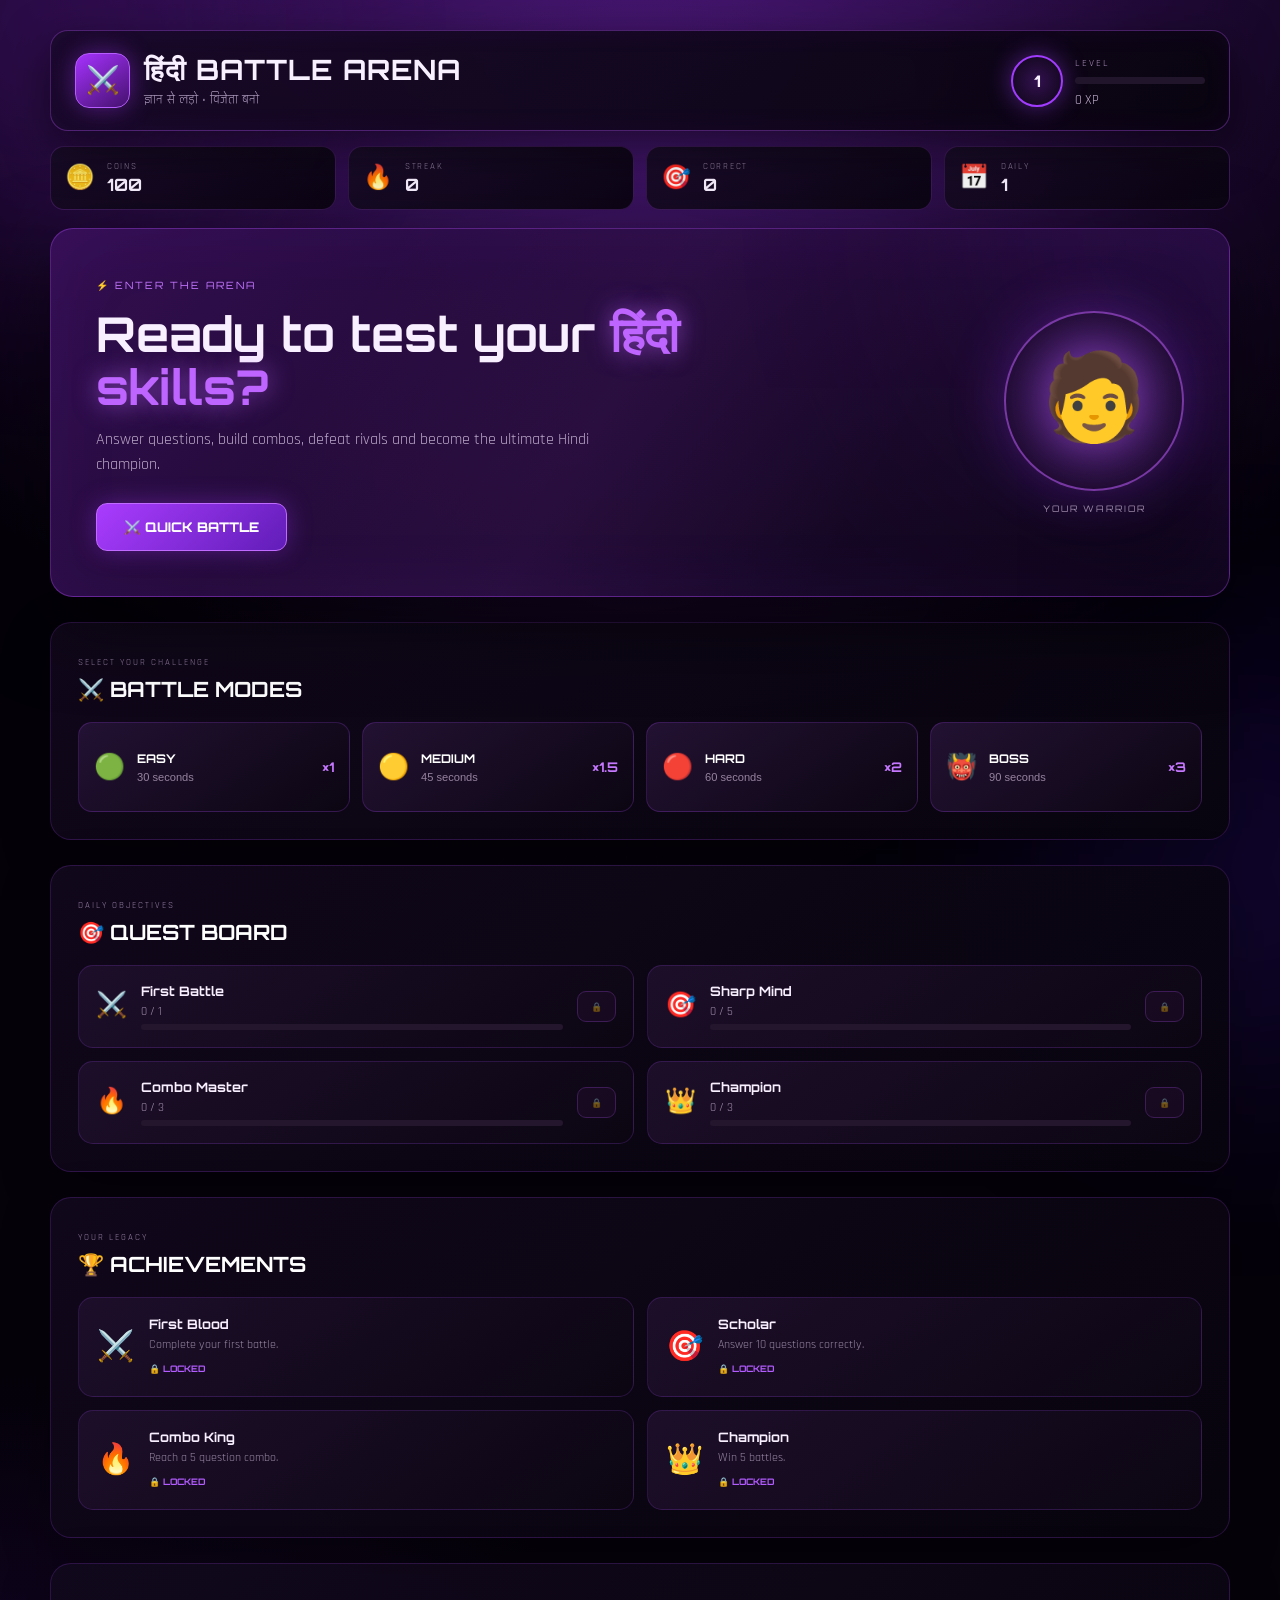
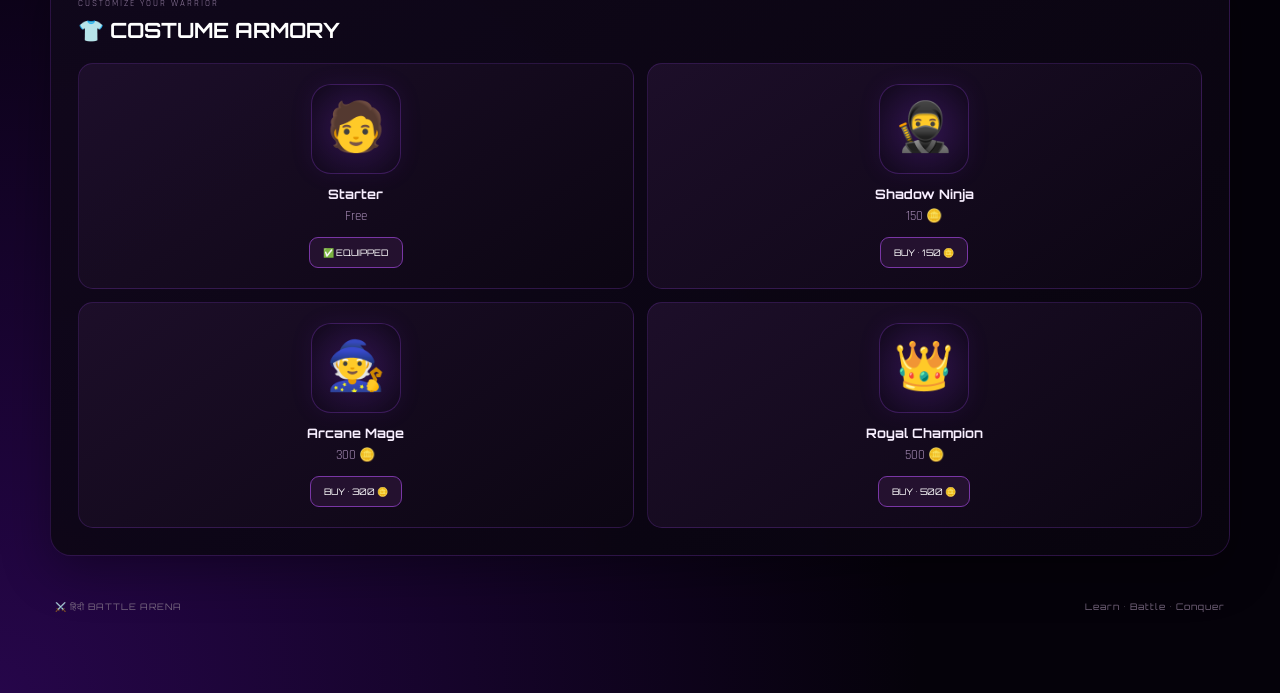
==== index.html @ 7541da3b "Update index.html" ====
<!DOCTYPE html>
<html lang="hi">

<head>
    <meta name="google-site-verification" content="JBZYjfVmcxDwVr2jDQ-otsffVPZGtNNU0Mv8RoR5sp4" />
    <meta charset="UTF-8">
    <meta name="viewport" content="width=device-width, initial-scale=1.0">

    <title>हिंदी Battle Arena</title>

    <!-- Game Font -->
    <link rel="preconnect" href="https://fonts.googleapis.com">
    <link rel="preconnect" href="https://fonts.gstatic.com" crossorigin>
    <link href="https://fonts.googleapis.com/css2?family=Orbitron:wght@400;500;600;700;800;900&display=swap" rel="stylesheet">

    <link rel="stylesheet" href="style.css">
</head>

<body>

    <!-- =====================================================
         🌌 BACKGROUND
    ====================================================== -->

    <div class="background-grid"></div>
    <div class="background-glow glow-one"></div>
    <div class="background-glow glow-two"></div>


    <!-- =====================================================
         🎮 GAME SHELL
    ====================================================== -->

    <main class="game-shell">


        <!-- =================================================
             🏷️ HEADER
        ================================================== -->

        <header class="game-header">

            <div class="brand">

                <div class="brand-icon">
                    ⚔️
                </div>

                <div class="brand-text">
                    <h1>हिंदी BATTLE ARENA</h1>
                    <p>ज्ञान से लड़ो • विजेता बनो</p>
                </div>

            </div>


            <div class="player-level">

                <div class="level-circle">
                    <span id="levelCount">1</span>
                </div>

                <div class="level-info">

                    <span>LEVEL</span>

                    <div class="xp-bar">
                        <div
                            id="xpFill"
                            class="xp-fill">
                        </div>
                    </div>

                    <small>
                        <span id="xp">0</span> XP
                    </small>

                </div>

            </div>

        </header>



        <!-- =================================================
             📊 PLAYER HUD
        ================================================== -->

        <section class="hud">

            <div class="hud-card">

                <span class="hud-icon">🪙</span>

                <div>
                    <small>COINS</small>
                    <strong id="coinCount">100</strong>
                </div>

            </div>


            <div class="hud-card">

                <span class="hud-icon">🔥</span>

                <div>
                    <small>STREAK</small>
                    <strong id="matchStreak">0</strong>
                </div>

            </div>


            <div class="hud-card">

                <span class="hud-icon">🎯</span>

                <div>
                    <small>CORRECT</small>
                    <strong id="totalCorrect">0</strong>
                </div>

            </div>


            <div class="hud-card">

                <span class="hud-icon">📅</span>

                <div>
                    <small>DAILY</small>
                    <strong id="dailyStreak">0</strong>
                </div>

            </div>

        </section>



        <!-- =================================================
             ⚔️ HERO
        ================================================== -->

        <section class="arena-hero">

            <div class="hero-content">

                <span class="hero-tag">
                    ⚡ ENTER THE ARENA
                </span>

                <h2>
                    Ready to test your
                    <span>हिंदी skills?</span>
                </h2>

                <p>
                    Answer questions, build combos,
                    defeat rivals and become the
                    ultimate Hindi champion.
                </p>

                <button
                    id="quickBattle"
                    class="primary-button">

                    ⚔️ QUICK BATTLE

                </button>

            </div>


            <div class="hero-avatar">

                <div class="avatar-ring">

                    <div
                        id="playerAvatar"
                        class="big-avatar">

                        🧑

                    </div>

                </div>

                <span>YOUR WARRIOR</span>

            </div>

        </section>



        <!-- =================================================
             ⚔️ BATTLE MODES
        ================================================== -->

        <section class="section-block">

            <div class="section-heading">

                <div>
                    <span>SELECT YOUR CHALLENGE</span>
                    <h2>⚔️ BATTLE MODES</h2>
                </div>

            </div>


            <div class="difficulty-grid">


                <button
                    class="difficulty-button difficulty-easy"
                    data-mode="easy">

                    <span class="mode-icon">🟢</span>

                    <div>
                        <strong>EASY</strong>
                        <small>30 seconds</small>
                    </div>

                    <b>×1</b>

                </button>


                <button
                    class="difficulty-button difficulty-medium"
                    data-mode="medium">

                    <span class="mode-icon">🟡</span>

                    <div>
                        <strong>MEDIUM</strong>
                        <small>45 seconds</small>
                    </div>

                    <b>×1.5</b>

                </button>


                <button
                    class="difficulty-button difficulty-hard"
                    data-mode="hard">

                    <span class="mode-icon">🔴</span>

                    <div>
                        <strong>HARD</strong>
                        <small>60 seconds</small>
                    </div>

                    <b>×2</b>

                </button>


                <button
                    class="difficulty-button difficulty-boss"
                    data-mode="boss">

                    <span class="mode-icon">👹</span>

                    <div>
                        <strong>BOSS</strong>
                        <small>90 seconds</small>
                    </div>

                    <b>×3</b>

                </button>

            </div>

        </section>



        <!-- =================================================
             👹 BOSS BATTLE
        ================================================== -->

        <section
            id="battleScreen"
            class="battle-screen">


            <!-- BOSS AREA -->

            <div
                id="bossArea"
                class="boss-area">


                <div class="boss-top">

                    <div>

                        <span class="boss-label">
                            ⚠️ FINAL ENCOUNTER
                        </span>

                        <h2>
                            👹 हिंदी GUARDIAN
                        </h2>

                    </div>


                    <div
                        id="bossAttack"
                        class="boss-status">

                        ⚔️ BOSS READY

                    </div>

                </div>


                <div class="boss-hp-wrapper">

                    <div class="boss-hp-label">

                        <span>
                            GUARDIAN HP
                        </span>

                        <strong>
                            <span id="bossHP">10</span>
                            / 10
                        </strong>

                    </div>


                    <div class="boss-hp">

                        <div
                            id="bossHPFill"
                            class="boss-hp-fill">
                        </div>

                    </div>

                </div>

            </div>



            <!-- BATTLE HEADER -->

            <div class="battle-header">


                <!-- PLAYER -->

                <div class="fighter">

                    <div class="fighter-avatar">

                        <!-- FIXED: unique ID -->
                        <span id="battlePlayerAvatar">
                            🧑
                        </span>

                    </div>

                    <div>
                        <small>YOU</small>

                        <strong id="playerScore">
                            0
                        </strong>
                    </div>

                </div>



                <!-- CENTER -->

                <div class="battle-center">

                    <div class="timer">
                        ⏱️
                        <span id="time">30</span>
                    </div>

                    <div class="vs">
                        VS
                    </div>

                    <div class="combo">

                        🔥
                        <span id="comboCount">
                            0
                        </span>
                        COMBO

                    </div>

                </div>



                <!-- RIVAL -->

                <div class="fighter rival">

                    <div>

                        <small>
                            RIVAL
                        </small>

                        <strong id="rivalScore">
                            0
                        </strong>

                    </div>

                    <div class="fighter-avatar">
                        👹
                    </div>

                </div>

            </div>



            <!-- QUESTION -->

            <div class="question-card">

                <span class="question-label">
                    ⚡ YOUR TURN
                </span>

                <h2 id="question">
                    Battle loading...
                </h2>

                <div
                    id="answers"
                    class="answers">
                </div>

            </div>


            <!-- REWARD -->

            <div
                id="rewardMessage"
                class="reward-message">
            </div>

        </section>



        <!-- =================================================
             📜 QUESTS
        ================================================== -->

        <section
            id="questsSection"
            class="section-block">

            <div class="section-heading">

                <div>

                    <span>
                        DAILY OBJECTIVES
                    </span>

                    <h2>
                        🎯 QUEST BOARD
                    </h2>

                </div>

            </div>


            <div class="quest-grid">


                <!-- FIRST BATTLE -->

                <div class="quest-card">

                    <div class="quest-icon">
                        ⚔️
                    </div>

                    <div class="quest-info">

                        <h3>
                            First Battle
                        </h3>

                        <p id="battleQuestText">
                            0 / 1
                        </p>

                        <div class="progress-bar">

                            <div
                                id="battleQuestProgress"
                                class="progress-fill">
                            </div>

                        </div>

                    </div>


                    <button
                        id="battleQuestButton"
                        class="claim-button"
                        data-reward="50"
                        disabled>

                        🔒

                    </button>

                </div>



                <!-- SHARP MIND -->

                <div class="quest-card">

                    <div class="quest-icon">
                        🎯
                    </div>

                    <div class="quest-info">

                        <h3>
                            Sharp Mind
                        </h3>

                        <p id="correctQuestText">
                            0 / 5
                        </p>

                        <div class="progress-bar">

                            <div
                                id="correctQuestProgress"
                                class="progress-fill">
                            </div>

                        </div>

                    </div>


                    <button
                        id="correctQuestButton"
                        class="claim-button"
                        data-reward="75"
                        disabled>

                        🔒

                    </button>

                </div>



                <!-- COMBO MASTER -->

                <div class="quest-card">

                    <div class="quest-icon">
                        🔥
                    </div>

                    <div class="quest-info">

                        <h3>
                            Combo Master
                        </h3>

                        <p id="comboQuestText">
                            0 / 3
                        </p>

                        <div class="progress-bar">

                            <div
                                id="comboQuestProgress"
                                class="progress-fill">
                            </div>

                        </div>

                    </div>


                    <button
                        id="comboQuestButton"
                        class="claim-button"
                        data-reward="100"
                        disabled>

                        🔒

                    </button>

                </div>



                <!-- CHAMPION -->

                <div class="quest-card">

                    <div class="quest-icon">
                        👑
                    </div>

                    <div class="quest-info">

                        <h3>
                            Champion
                        </h3>

                        <p id="winQuestText">
                            0 / 3
                        </p>

                        <div class="progress-bar">

                            <div
                                id="winQuestProgress"
                                class="progress-fill">
                            </div>

                        </div>

                    </div>


                    <button
                        id="winQuestButton"
                        class="claim-button"
                        data-reward="150"
                        disabled>

                        🔒

                    </button>

                </div>

            </div>

        </section>



        <!-- =================================================
             🏆 ACHIEVEMENTS
        ================================================== -->

        <section
            id="achievementsSection"
            class="section-block">


            <div class="section-heading">

                <div>

                    <span>
                        YOUR LEGACY
                    </span>

                    <h2>
                        🏆 ACHIEVEMENTS
                    </h2>

                </div>

            </div>


            <div class="achievement-grid">


                <div class="achievement-card">

                    <span>⚔️</span>

                    <div>

                        <h3>
                            First Blood
                        </h3>

                        <p>
                            Complete your first battle.
                        </p>

                        <strong id="achievementBattle">
                            🔒 LOCKED
                        </strong>

                    </div>

                </div>



                <div class="achievement-card">

                    <span>🎯</span>

                    <div>

                        <h3>
                            Scholar
                        </h3>

                        <p>
                            Answer 10 questions correctly.
                        </p>

                        <strong id="achievementCorrect">
                            🔒 LOCKED
                        </strong>

                    </div>

                </div>



                <div class="achievement-card">

                    <span>🔥</span>

                    <div>

                        <h3>
                            Combo King
                        </h3>

                        <p>
                            Reach a 5 question combo.
                        </p>

                        <strong id="achievementCombo">
                            🔒 LOCKED
                        </strong>

                    </div>

                </div>



                <div class="achievement-card">

                    <span>👑</span>

                    <div>

                        <h3>
                            Champion
                        </h3>

                        <p>
                            Win 5 battles.
                        </p>

                        <strong id="achievementWins">
                            🔒 LOCKED
                        </strong>

                    </div>

                </div>

            </div>

        </section>



        <!-- =================================================
             👕 COSTUME ARMORY
        ================================================== -->

        <section
            id="costumesSection"
            class="section-block">


            <div class="section-heading">

                <div>

                    <span>
                        CUSTOMIZE YOUR WARRIOR
                    </span>

                    <h2>
                        👕 COSTUME ARMORY
                    </h2>

                </div>

            </div>


            <div class="costume-grid">


                <!-- STARTER -->

                <div class="costume-card">

                    <div class="costume-preview">
                        🧑
                    </div>

                    <h3>
                        Starter
                    </h3>

                    <p>
                        Free
                    </p>

                    <button
                        class="costume-buy"
                        data-price="0"
                        data-costume="🧑">

                        EQUIP

                    </button>

                </div>



                <!-- NINJA -->

                <div class="costume-card">

                    <div class="costume-preview">
                        🥷
                    </div>

                    <h3>
                        Shadow Ninja
                    </h3>

                    <p>
                        150 🪙
                    </p>

                    <button
                        class="costume-buy"
                        data-price="150"
                        data-costume="🥷">

                        BUY

                    </button>

                </div>



                <!-- MAGE -->

                <div class="costume-card">

                    <div class="costume-preview">
                        🧙
                    </div>

                    <h3>
                        Arcane Mage
                    </h3>

                    <p>
                        300 🪙
                    </p>

                    <button
                        class="costume-buy"
                        data-price="300"
                        data-costume="🧙">

                        BUY

                    </button>

                </div>



                <!-- ROYAL -->

                <div class="costume-card">

                    <div class="costume-preview">
                        👑
                    </div>

                    <h3>
                        Royal Champion
                    </h3>

                    <p>
                        500 🪙
                    </p>

                    <button
                        class="costume-buy"
                        data-price="500"
                        data-costume="👑">

                        BUY

                    </button>

                </div>

            </div>

        </section>



        <!-- =================================================
             🦶 FOOTER
        ================================================== -->

        <footer class="game-footer">

            <div>
                ⚔️ हिंदी BATTLE ARENA
            </div>

            <span>
                Learn • Battle • Conquer
            </span>

        </footer>


    </main>



    <!-- =====================================================
         📜 GAME SCRIPT
    ====================================================== -->

    <script src="script.js"></script>

</body>

</html>
---- style.css ----
/* =====================================================
   ⚔️ HINDI BATTLE ARENA — FINAL PURPLE COMMANDO CSS
===================================================== */

@import url('https://fonts.googleapis.com/css2?family=Rajdhani:wght@400;500;600;700&family=Orbitron:wght@500;600;700;800;900&display=swap');

* {
    margin: 0;
    padding: 0;
    box-sizing: border-box;
}

html {
    scroll-behavior: smooth;
}

body {
    min-height: 100vh;
    overflow-x: hidden;

    color: #f8efff;
    font-family: "Rajdhani", sans-serif;

    background:
        radial-gradient(
            circle at 50% -10%,
            #6821a8 0%,
            transparent 38%
        ),
        radial-gradient(
            circle at 0% 100%,
            #26064a 0%,
            transparent 35%
        ),
        #05020a;
}

/* =====================================================
   🌌 PERSPECTIVE GRID
===================================================== */

.background-grid {
    position: fixed;
    inset: 0;
    z-index: -5;
    pointer-events: none;
    overflow: hidden;
    opacity: .34;
}

.background-grid::before {
    content: "";
    position: absolute;

    width: 150%;
    height: 70%;

    left: -25%;
    bottom: -8%;

    background-image:
        linear-gradient(
            rgba(181, 75, 255, .28) 1px,
            transparent 1px
        ),
        linear-gradient(
            90deg,
            rgba(181, 75, 255, .28) 1px,
            transparent 1px
        );

    background-size: 55px 55px;

    transform:
        perspective(500px)
        rotateX(63deg);

    transform-origin: bottom;

    mask-image:
        linear-gradient(
            to top,
            black,
            transparent
        );

    animation: gridMove 9s linear infinite;
}

@keyframes gridMove {
    from {
        background-position: 0 0;
    }

    to {
        background-position: 0 55px;
    }
}

.background-grid::after {
    content: "";

    position: absolute;
    inset: 0;

    background:
        radial-gradient(
            circle at center,
            transparent 20%,
            #05020a 85%
        );
}

/* =====================================================
   🔮 AMBIENT GLOW
===================================================== */

.background-glow {
    position: fixed;

    width: 420px;
    height: 420px;

    border-radius: 50%;

    filter: blur(120px);

    opacity: .16;

    z-index: -4;
    pointer-events: none;
}

.glow-one {
    background: #a12cff;
    top: -180px;
    left: -170px;
}

.glow-two {
    background: #5522ff;
    right: -180px;
    bottom: -180px;
}

/* =====================================================
   🎮 MAIN SHELL
===================================================== */

.game-shell {
    width: min(1180px, 94%);
    margin: 30px auto 60px;
}

/* =====================================================
   🏷️ HEADER
===================================================== */

.game-header {
    display: flex;
    justify-content: space-between;
    align-items: center;

    padding: 20px 24px;
    margin-bottom: 15px;

    background:
        linear-gradient(
            145deg,
            rgba(24, 10, 39, .94),
            rgba(8, 4, 14, .94)
        );

    border: 1px solid rgba(184, 82, 255, .35);
    border-radius: 18px;

    box-shadow:
        0 15px 45px rgba(0, 0, 0, .5),
        inset 0 0 30px rgba(164, 49, 255, .05);

    backdrop-filter: blur(15px);
}

.brand {
    display: flex;
    align-items: center;
    gap: 14px;
}

.brand-icon {
    width: 55px;
    height: 55px;

    display: grid;
    place-items: center;

    font-size: 27px;

    background:
        linear-gradient(
            145deg,
            #a632ff,
            #45116e
        );

    border: 1px solid #b75cff;
    border-radius: 14px;

    box-shadow:
        0 0 25px rgba(166, 50, 255, .45);

    animation: iconPulse 3s ease-in-out infinite;
}

@keyframes iconPulse {
    50% {
        box-shadow:
            0 0 40px rgba(166, 50, 255, .7);
    }
}

.brand h1 {
    font-family: "Orbitron", sans-serif;
    font-size: clamp(18px, 3vw, 28px);
    letter-spacing: 1px;
}

.brand p {
    margin-top: 3px;
    color: #a895b7;
    font-size: 14px;
}

.player-level {
    display: flex;
    align-items: center;
    gap: 12px;
}

.level-circle {
    width: 52px;
    height: 52px;

    display: grid;
    place-items: center;

    border-radius: 50%;

    background:
        radial-gradient(
            circle,
            #32104f,
            #0d0614
        );

    border: 2px solid #a13cff;

    box-shadow:
        0 0 25px rgba(161, 60, 255, .45);
}

.level-circle span {
    font-family: "Orbitron";
    font-weight: 800;
}

.level-info {
    min-width: 130px;
}

.level-info > span {
    color: #a98bb9;
    font-size: 10px;
    letter-spacing: 2px;
}

.xp-bar {
    height: 7px;
    margin: 5px 0;

    background: #21152c;
    border-radius: 20px;
    overflow: hidden;
}

.xp-fill {
    height: 100%;
    width: 0%;

    background:
        linear-gradient(
            90deg,
            #7d22ff,
            #e067ff
        );

    box-shadow:
        0 0 15px #b83cff;

    transition: width .4s ease;
}

.level-info small {
    color: #c9b5d4;
}

/* =====================================================
   📊 HUD
===================================================== */

.hud {
    display: grid;
    grid-template-columns: repeat(4, 1fr);
    gap: 12px;
    margin-bottom: 18px;
}

.hud-card {
    display: flex;
    align-items: center;
    gap: 12px;

    padding: 14px;

    background:
        linear-gradient(
            145deg,
            rgba(24, 12, 38, .92),
            rgba(10, 5, 17, .92)
        );

    border: 1px solid rgba(181, 76, 255, .23);
    border-radius: 14px;

    transition: .25s ease;
}

.hud-card:hover {
    transform: translateY(-4px);

    border-color: #a94cff;

    box-shadow:
        0 10px 30px rgba(133, 40, 220, .2);
}

.hud-icon {
    font-size: 24px;
}

.hud-card small {
    display: block;

    color: #93809f;
    font-size: 9px;
    letter-spacing: 1.7px;
}

.hud-card strong {
    display: block;

    margin-top: 2px;

    font-family: "Orbitron";
    font-size: 17px;
}

/* =====================================================
   ⚔️ HERO
===================================================== */

.arena-hero {
    min-height: 310px;

    display: flex;
    justify-content: space-between;
    align-items: center;

    padding: 45px;

    position: relative;
    overflow: hidden;

    background:
        linear-gradient(
            135deg,
            rgba(52, 15, 82, .96),
            rgba(10, 5, 18, .97)
        );

    border: 1px solid rgba(180, 73, 255, .4);
    border-radius: 23px;

    box-shadow:
        0 25px 80px rgba(0, 0, 0, .55),
        inset 0 0 80px rgba(145, 40, 255, .07);
}

.arena-hero::before {
    content: "";

    position: absolute;
    inset: 0;

    background:
        linear-gradient(
            120deg,
            transparent 25%,
            rgba(193, 82, 255, .06),
            transparent 70%
        );

    pointer-events: none;
}

.arena-hero::after {
    content: "";

    position: absolute;

    width: 500px;
    height: 500px;

    right: -220px;
    top: -250px;

    border-radius: 50%;

    background: #9b32ff;

    filter: blur(130px);

    opacity: .13;
}

.hero-content {
    max-width: 650px;
    position: relative;
    z-index: 1;
}

.hero-tag {
    color: #c476ff;

    font-family: "Orbitron";
    font-size: 10px;
    letter-spacing: 2px;
}

.hero-content h2 {
    margin: 13px 0;

    font-family: "Orbitron";
    font-size: clamp(28px, 5vw, 48px);
    line-height: 1.1;
}

.hero-content h2 span {
    color: #bf65ff;

    text-shadow:
        0 0 25px rgba(191, 101, 255, .65);
}

.hero-content p {
    max-width: 560px;

    color: #b9a6c6;
    font-size: 16px;
    line-height: 1.6;
}

.primary-button {
    margin-top: 25px;

    padding: 15px 27px;

    color: white;

    background:
        linear-gradient(
            135deg,
            #aa3cff,
            #611db8
        );

    border: 1px solid #c16aff;
    border-radius: 11px;

    font-family: "Orbitron";
    font-weight: 800;

    cursor: pointer;

    box-shadow:
        0 0 25px rgba(166, 54, 255, .35);

    transition: .25s ease;
}

.primary-button:hover {
    transform: translateY(-4px) scale(1.025);

    box-shadow:
        0 0 40px rgba(179, 68, 255, .65);
}

.primary-button:active {
    transform: scale(.97);
}

.hero-avatar {
    position: relative;
    z-index: 1;
    text-align: center;
}

.avatar-ring {
    width: 180px;
    height: 180px;

    display: grid;
    place-items: center;

    border-radius: 50%;

    background:
        radial-gradient(
            circle,
            rgba(166, 60, 255, .3),
            rgba(17, 7, 28, .9)
        );

    border: 2px solid rgba(192, 94, 255, .55);

    box-shadow:
        0 0 55px rgba(157, 55, 255, .3);

    animation: warriorFloat 4s ease-in-out infinite;
}

@keyframes warriorFloat {
    50% {
        transform: translateY(-7px);
    }
}

.big-avatar {
    font-size: 85px;

    filter:
        drop-shadow(
            0 0 25px rgba(190, 100, 255, .6)
        );
}

.hero-avatar > span {
    display: block;

    margin-top: 12px;

    color: #9c89a8;

    font-family: "Orbitron";
    font-size: 9px;
    letter-spacing: 2px;
}

/* =====================================================
   📦 SECTIONS
===================================================== */

.section-block {
    margin-top: 25px;
    padding: 27px;

    background:
        linear-gradient(
            145deg,
            rgba(17, 8, 28, .94),
            rgba(8, 4, 14, .94)
        );

    border: 1px solid rgba(169, 72, 255, .2);
    border-radius: 21px;

    box-shadow:
        0 15px 50px rgba(0, 0, 0, .32);
}

.section-heading {
    margin-bottom: 20px;
}

.section-heading span {
    color: #927ca0;

    font-size: 9px;
    letter-spacing: 2px;
}

.section-heading h2 {
    margin-top: 5px;

    color: #fff;

    font-family: "Orbitron";
    font-size: 21px;
}

/* =====================================================
   ⚔️ DIFFICULTY
===================================================== */

.difficulty-grid {
    display: grid;
    grid-template-columns: repeat(4, 1fr);
    gap: 12px;
}

.difficulty-button {
    min-height: 90px;

    display: flex;
    align-items: center;
    gap: 12px;

    padding: 15px;

    color: white;

    background:
        linear-gradient(
            145deg,
            rgba(36, 18, 52, .96),
            rgba(12, 6, 19, .96)
        );

    border: 1px solid rgba(173, 75, 255, .22);
    border-radius: 14px;

    cursor: pointer;
    text-align: left;

    transition: .25s ease;
}

.difficulty-button:hover {
    transform: translateY(-4px);

    border-color: #b04cff;

    box-shadow:
        0 12px 35px rgba(138, 43, 226, .25);
}

.difficulty-button:active {
    transform: translateY(-1px) scale(.98);
}

.mode-icon {
    font-size: 25px;
}

.difficulty-button strong {
    display: block;

    font-family: "Orbitron";
    font-size: 12px;
}

.difficulty-button small {
    display: block;

    margin-top: 5px;

    color: #96839f;
}

.difficulty-button b {
    margin-left: auto;

    color: #c678ff;

    font-family: "Orbitron";
}

/* =====================================================
   👹 BATTLE SCREEN
===================================================== */

.battle-screen {
    display: none;

    margin-top: 25px;
    padding: 24px;

    background:
        radial-gradient(
            circle at 50% 0%,
            rgba(118, 32, 184, .2),
            transparent 50%
        ),
        #09040f;

    border: 1px solid rgba(186, 74, 255, .38);
    border-radius: 24px;

    box-shadow:
        0 0 80px rgba(114, 36, 180, .14);
}

/* =====================================================
   👹 BOSS
===================================================== */

.boss-area {
    display: none;

    padding: 24px;
    margin-bottom: 19px;

    background:
        linear-gradient(
            135deg,
            rgba(54, 13, 67, .94),
            rgba(13, 5, 19, .97)
        );

    border: 1px solid rgba(213, 69, 255, .4);
    border-radius: 17px;

    box-shadow:
        inset 0 0 55px rgba(177, 40, 255, .08);
}

.boss-top {
    display: flex;
    justify-content: space-between;
    align-items: center;
    gap: 15px;
}

.boss-label {
    color: #dc68ff;

    font-family: "Orbitron";
    font-size: 9px;
    letter-spacing: 2px;
}

.boss-top h2 {
    margin-top: 6px;

    font-family: "Orbitron";
    font-size: 20px;
}

.boss-status {
    padding: 9px 13px;

    color: #e0baff;

    background: rgba(119, 34, 166, .2);

    border: 1px solid rgba(190, 77, 255, .35);
    border-radius: 9px;

    font-family: "Orbitron";
    font-size: 9px;
}

.boss-hp-wrapper {
    margin-top: 20px;
}

.boss-hp-label {
    display: flex;
    justify-content: space-between;

    margin-bottom: 7px;

    color: #aa96b5;

    font-family: "Orbitron";
    font-size: 9px;
}

.boss-hp {
    height: 13px;

    background: #211124;

    border-radius: 20px;
    overflow: hidden;
}

.boss-hp-fill {
    width: 100%;
    height: 100%;

    background:
        linear-gradient(
            90deg,
            #8018ce,
            #dd4cff
        );

    box-shadow:
        0 0 18px #b52fff;

    transition: width .35s ease;
}

/* =====================================================
   ⚔️ BATTLE HUD
===================================================== */

.battle-header {
    display: grid;
    grid-template-columns: 1fr auto 1fr;

    align-items: center;

    gap: 20px;

    padding: 17px;

    background:
        rgba(18, 8, 28, .9);

    border: 1px solid rgba(170, 70, 255, .2);
    border-radius: 16px;
}

.fighter {
    display: flex;
    align-items: center;
    gap: 12px;
}

.fighter.rival {
    justify-content: flex-end;
}

.fighter-avatar {
    width: 58px;
    height: 58px;

    display: grid;
    place-items: center;

    font-size: 30px;

    background:
        radial-gradient(
            circle,
            #28103a,
            #100719
        );

    border: 1px solid #863ab8;
    border-radius: 14px;

    box-shadow:
        0 0 22px rgba(150, 57, 255, .18);
}

.fighter small {
    display: block;

    color: #927c9d;

    font-size: 9px;
    letter-spacing: 2px;
}

.fighter strong {
    font-family: "Orbitron";
    font-size: 25px;
}

.battle-center {
    text-align: center;
}

.timer {
    color: #d9bfff;

    font-family: "Orbitron";
    font-size: 12px;
}

.vs {
    margin: 4px 0;

    color: #bd5cff;

    font-family: "Orbitron";
    font-size: 24px;
    font-weight: 900;

    text-shadow:
        0 0 18px #9c3cff;
}

.combo {
    color: #dd9cff;

    font-family: "Orbitron";
    font-size: 9px;
}

/* =====================================================
   🧠 QUESTION
===================================================== */

.question-card {
    margin-top: 18px;
    padding: 30px;

    text-align: center;

    background:
        linear-gradient(
            145deg,
            rgba(31, 14, 44, .97),
            rgba(10, 5, 16, .97)
        );

    border: 1px solid rgba(174, 74, 255, .27);
    border-radius: 19px;

    box-shadow:
        inset 0 0 40px rgba(150, 50, 255, .035);
}

.question-label {
    color: #ad5dff;

    font-family: "Orbitron";
    font-size: 9px;
    letter-spacing: 2px;
}

.question-card h2 {
    margin: 15px auto 25px;

    max-width: 800px;

    font-size: clamp(20px, 3vw, 28px);
    line-height: 1.4;
}

.answers {
    display: grid;

    grid-template-columns: repeat(2, 1fr);

    gap: 12px;
}

.answer-button {
    padding: 15px;

    color: #eee4f5;

    background:
        linear-gradient(
            145deg,
            #1d1027,
            #0d0714
        );

    border: 1px solid rgba(173, 77, 255, .22);
    border-radius: 11px;

    font-family: "Rajdhani";
    font-size: 17px;
    font-weight: 600;

    cursor: pointer;

    transition: .2s ease;
}

.answer-button:hover {
    transform: translateY(-3px);

    color: white;

    border-color: #b04cff;

    background: #261034;

    box-shadow:
        0 0 24px rgba(152, 54, 255, .2);
}

.answer-button:active {
    transform: scale(.98);
}

.answer-button:disabled {
    cursor: default;
}

.answer-button.correct {
    background: rgba(36, 145, 83, .2);
    border-color: #48d58b;

    box-shadow:
        0 0 20px rgba(72, 213, 139, .2);
}

.answer-button.wrong {
    background: rgba(190, 40, 75, .2);
    border-color: #ff5076;

    box-shadow:
        0 0 20px rgba(255, 80, 118, .18);
}

/* =====================================================
   🎁 REWARD
===================================================== */

.reward-message {
    position: fixed;

    left: 50%;
    bottom: 30px;

    transform:
        translate(-50%, 30px);

    padding: 13px 20px;

    background: #170b22;

    border: 1px solid #a63fff;
    border-radius: 11px;

    color: white;

    font-family: "Orbitron";
    font-size: 11px;

    opacity: 0;
    pointer-events: none;

    transition: .3s;

    box-shadow:
        0 0 30px rgba(154, 53, 255, .35);

    z-index: 100;
}

.reward-message.show {
    opacity: 1;

    transform:
        translate(-50%, 0);
}

/* =====================================================
   🎯 QUESTS / ACHIEVEMENTS / COSTUMES
===================================================== */

.quest-grid,
.achievement-grid,
.costume-grid {
    display: grid;

    grid-template-columns: repeat(2, 1fr);

    gap: 13px;
}

.quest-card,
.achievement-card,
.costume-card {
    background:
        linear-gradient(
            145deg,
            rgba(30, 15, 43, .96),
            rgba(12, 6, 19, .96)
        );

    border: 1px solid rgba(166, 74, 255, .19);
    border-radius: 15px;

    transition: .25s ease;
}

.quest-card:hover,
.achievement-card:hover,
.costume-card:hover {
    transform: translateY(-3px);

    border-color: rgba(177, 75, 255, .55);

    box-shadow:
        0 12px 30px rgba(111, 31, 174, .15);
}

.quest-card {
    display: flex;
    align-items: center;
    gap: 14px;

    padding: 17px;
}

.quest-icon {
    font-size: 25px;
}

.quest-info {
    flex: 1;
}

.quest-info h3,
.achievement-card h3,
.costume-card h3 {
    font-family: "Orbitron";
    font-size: 13px;
}

.quest-info p {
    margin: 5px 0;

    color: #a38fae;
    font-size: 12px;
}

.progress-bar {
    height: 6px;

    background: #24162d;

    border-radius: 20px;
    overflow: hidden;
}

.progress-fill {
    height: 100%;
    width: 0%;

    background:
        linear-gradient(
            90deg,
            #7624c7,
            #ca62ff
        );

    border-radius: inherit;

    transition: .4s;
}

.claim-button,
.costume-buy {
    padding: 9px 13px;

    color: white;

    background: #24112f;

    border: 1px solid #7936a5;
    border-radius: 9px;

    font-family: "Orbitron";
    font-size: 9px;

    cursor: pointer;

    transition: .2s;
}

.claim-button:not(:disabled):hover,
.costume-buy:hover {
    background: #7430a6;

    box-shadow:
        0 0 18px rgba(171, 65, 255, .35);
}

.claim-button:disabled {
    opacity: .45;
    cursor: default;
}

/* =====================================================
   🏆 ACHIEVEMENTS
===================================================== */

.achievement-card {
    display: flex;
    align-items: center;
    gap: 15px;

    padding: 18px;
}

.achievement-card > span {
    font-size: 30px;
}

.achievement-card p {
    margin: 5px 0;

    color: #9887a3;
    font-size: 12px;
}

.achievement-card strong {
    color: #b35cff;

    font-family: "Orbitron";
    font-size: 9px;
}

/* =====================================================
   👕 COSTUMES
===================================================== */

.costume-card {
    padding: 20px;

    text-align: center;
}

.costume-preview {
    width: 90px;
    height: 90px;

    display: grid;
    place-items: center;

    margin: 0 auto 12px;

    font-size: 48px;

    background:
        radial-gradient(
            circle,
            rgba(153, 56, 255, .22),
            #100819
        );

    border: 1px solid rgba(170, 75, 255, .25);
    border-radius: 20px;

    box-shadow:
        0 0 25px rgba(145, 50, 255, .08);
}

.costume-card p {
    margin: 6px 0 13px;

    color: #a88db7;
    font-size: 13px;
}

/* =====================================================
   👑 VICTORY SCREEN
===================================================== */

.victory-overlay {
    position: fixed;
    inset: 0;

    display: grid;
    place-items: center;

    padding: 20px;

    background:
        rgba(5, 2, 9, .82);

    backdrop-filter: blur(14px);

    z-index: 1000;
}

.victory-card {
    width: min(440px, 100%);

    padding: 40px;

    text-align: center;

    background:
        linear-gradient(
            145deg,
            #28103f,
            #0d0614
        );

    border: 1px solid #bd55ff;
    border-radius: 24px;

    box-shadow:
        0 0 90px rgba(158, 48, 255, .35);

    animation: victoryPop .45s ease;
}

@keyframes victoryPop {
    from {
        opacity: 0;
        transform: scale(.8) translateY(20px);
    }

    to {
        opacity: 1;
        transform: scale(1) translateY(0);
    }
}

.victory-icon {
    font-size: 70px;

    filter:
        drop-shadow(
            0 0 28px #c34cff
        );
}

.victory-card h1 {
    margin-top: 10px;

    color: #d27aff;

    font-family: "Orbitron";
    font-size: 26px;
}

.victory-subtitle {
    margin-top: 8px;

    color: #a995b3;
}

.victory-rewards {
    display: flex;
    justify-content: center;
    gap: 12px;

    margin: 25px 0;
}

.victory-reward {
    min-width: 110px;

    padding: 13px 17px;

    background: #160b20;

    border: 1px solid #63317e;
    border-radius: 12px;

    font-size: 12px;
}

.victory-reward strong {
    display: block;

    margin-top: 4px;

    font-family: "Orbitron";
    font-size: 18px;
}

.victory-button {
    width: 100%;

    padding: 14px;

    color: white;

    background:
        linear-gradient(
            135deg,
            #a83cff,
            #6320b8
        );

    border: 1px solid #bd62ff;
    border-radius: 11px;

    font-family: "Orbitron";
    font-weight: 800;

    cursor: pointer;

    transition: .25s;
}

.victory-button:hover {
    transform: translateY(-3px);

    box-shadow:
        0 0 35px rgba(174, 68, 255, .55);
}

/* =====================================================
   💥 BOSS HIT
===================================================== */

.boss-hit {
    animation: bossHit .35s ease;
}

@keyframes bossHit {
    0% {
        transform: translateX(0);
    }

    25% {
        transform: translateX(-10px);
    }

    50% {
        transform: translateX(10px);
    }

    75% {
        transform: translateX(-7px);
    }

    100% {
        transform: translateX(0);
    }
}

.attack-flash {
    box-shadow:
        0 0 55px rgba(220, 69, 255, .55);
}

.hp-hit {
    animation: hpHit .3s ease;
}

@keyframes hpHit {
    50% {
        filter: brightness(2);
    }
}

/* =====================================================
   🦶 FOOTER
===================================================== */

.game-footer {
    display: flex;
    justify-content: space-between;

    margin-top: 25px;
    padding: 20px 5px;

    color: #77677f;

    font-family: "Orbitron";
    font-size: 9px;
    letter-spacing: 1px;
}

/* =====================================================
   📱 TABLET / MOBILE
===================================================== */

@media (max-width: 800px) {

    .game-shell {
        width: 94%;
        margin-top: 15px;
    }

    .game-header {
        padding: 16px;
    }

    .brand h1 {
        font-size: 17px;
    }

    .brand-icon {
        width: 45px;
        height: 45px;
        font-size: 22px;
    }

    .level-info {
        min-width: 90px;
    }

    .hud {
        grid-template-columns: repeat(2, 1fr);
    }

    .arena-hero {
        padding: 30px 22px;
    }

    .hero-avatar {
        display: none;
    }

    .difficulty-grid {
        grid-template-columns: repeat(2, 1fr);
    }

    .battle-header {
        grid-template-columns: 1fr 1fr;
    }

    .battle-center {
        grid-column: 1 / -1;
        grid-row: 1;
    }

    .fighter {
        grid-row: 2;
    }

    .quest-grid,
    .achievement-grid,
    .costume-grid {
        grid-template-columns: 1fr;
    }

    .answers {
        grid-template-columns: 1fr;
    }

    .section-block {
        padding: 20px;
    }

    .game-footer {
        flex-direction: column;
        gap: 8px;
        text-align: center;
    }
}

/* =====================================================
   📱 SMALL PHONES
===================================================== */

@media (max-width: 480px) {

    .game-header {
        flex-direction: column;
        align-items: stretch;
        gap: 15px;
    }

    .player-level {
        width: 100%;
    }

    .level-info {
        flex: 1;
    }

    .arena-hero {
        min-height: 0;
    }

    .hero-content h2 {
        font-size: 27px;
    }

    .difficulty-grid {
        grid-template-columns: 1fr;
    }

    .question-card {
        padding: 22px 15px;
    }

    .battle-screen {
        padding: 15px;
    }

    .boss-area {
        padding: 18px;
    }

    .boss-top {
        gap: 10px;
    }

    .boss-status {
        font-size: 8px;
    }

    .victory-card {
        padding: 30px 20px;
    }

    .victory-rewards {
        gap: 7px;
    }

    .victory-reward {
        min-width: 0;
        flex: 1;
        padding: 12px 8px;
    }
}
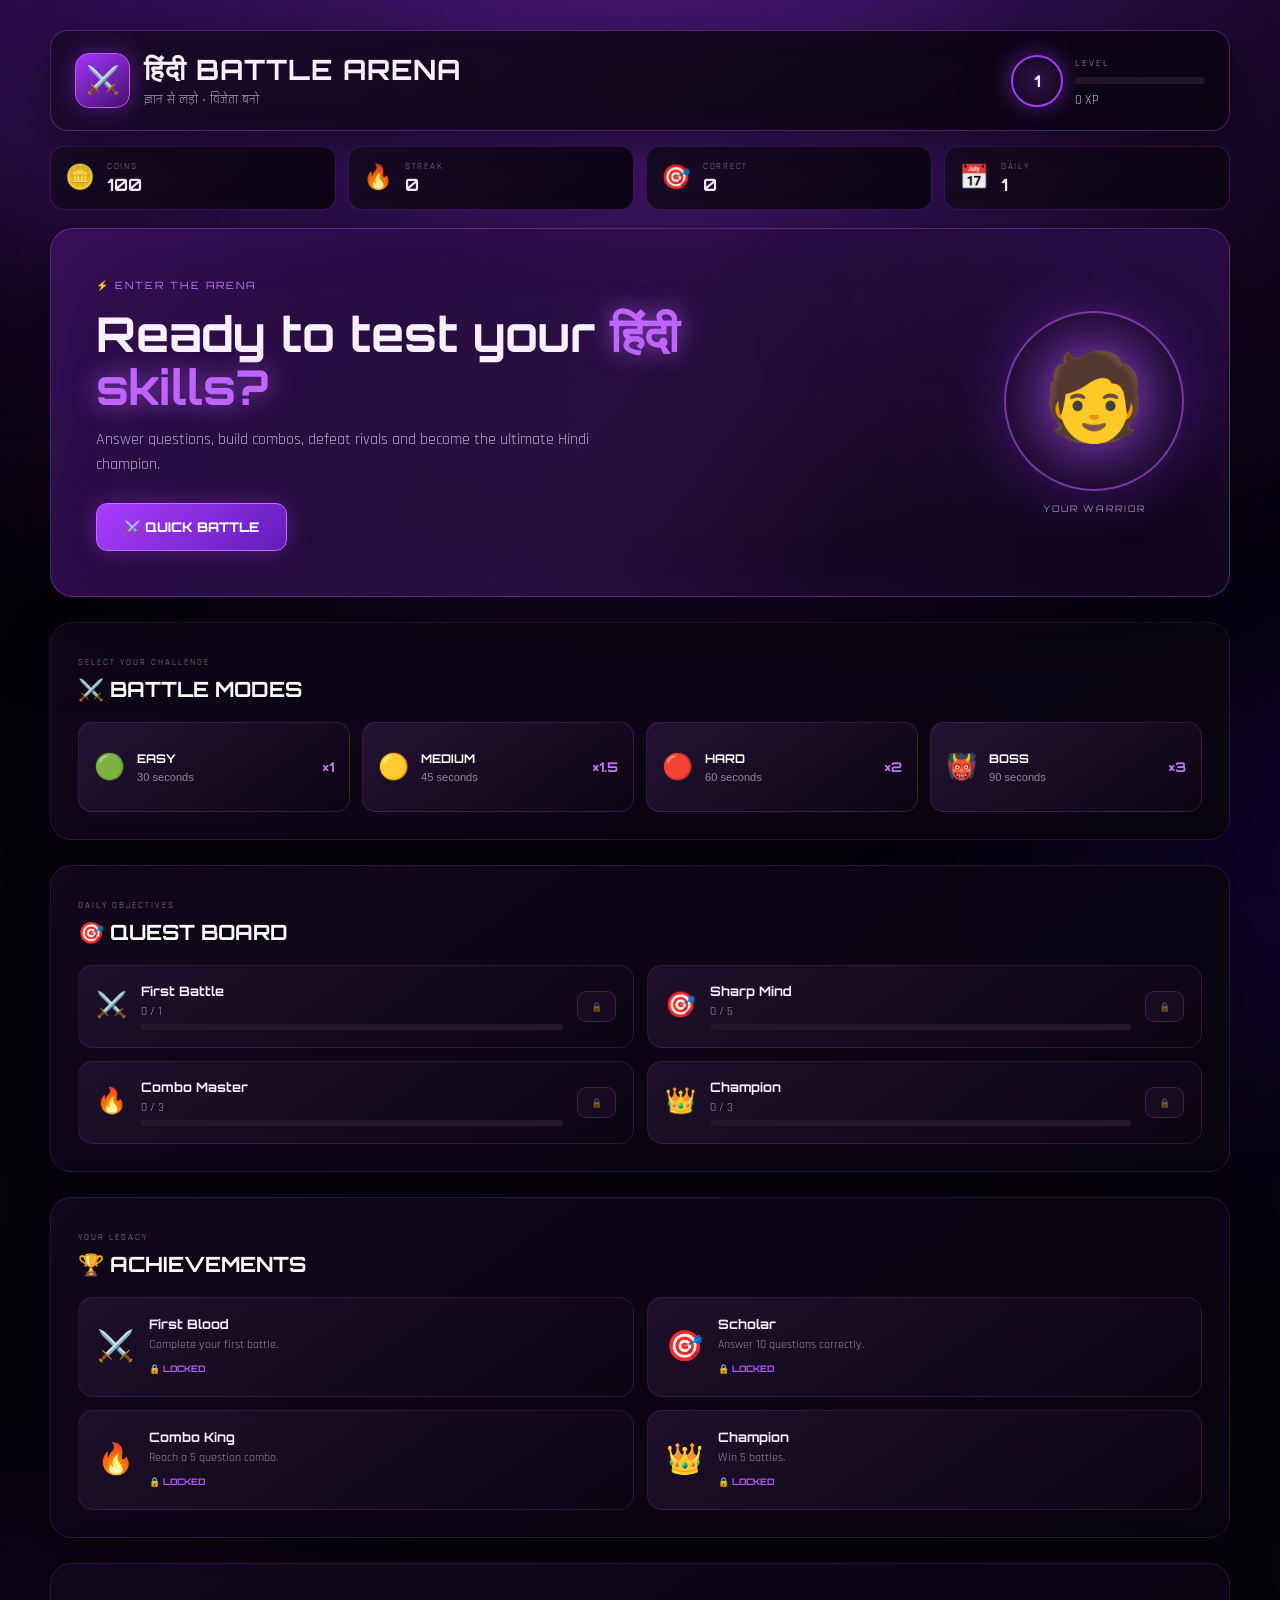
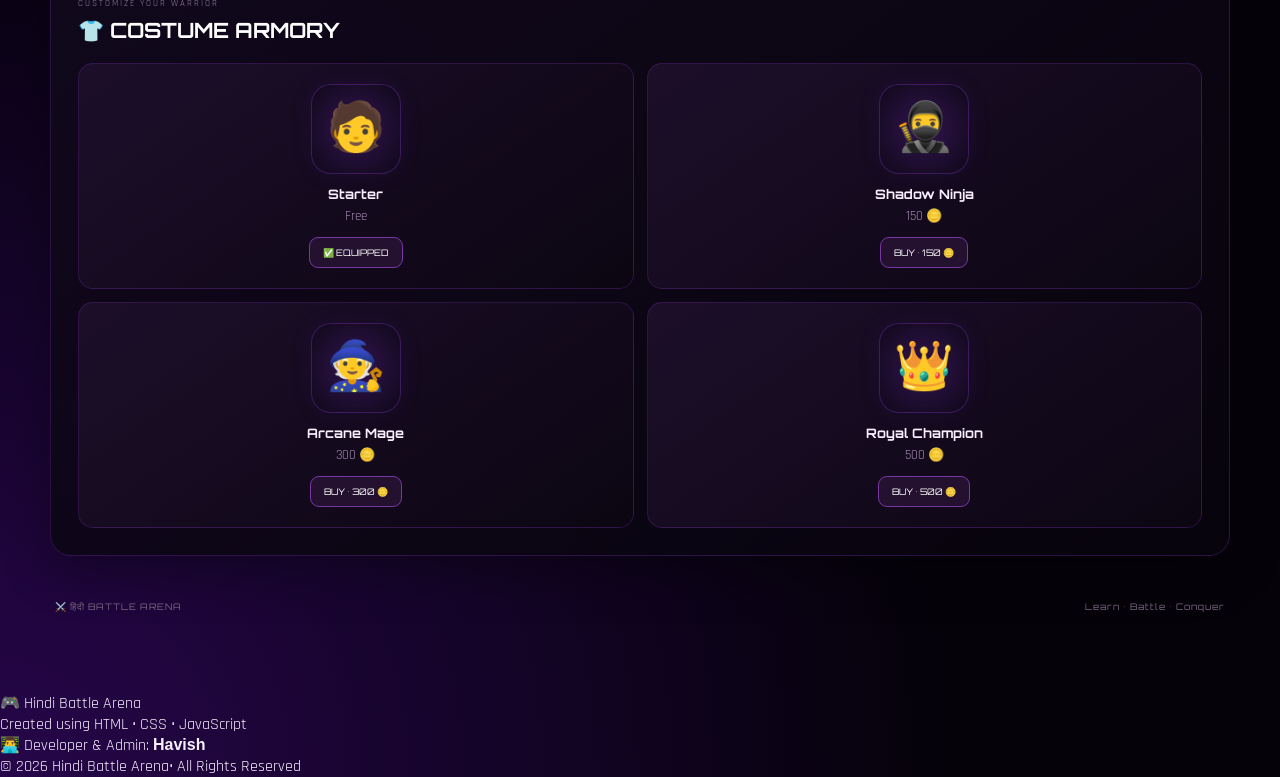
==== commit f7474da8: "Update index.html" ====
--- a/index.html
+++ b/index.html
@@ -2,11 +2,18 @@
 <html lang="hi">
 
 <head>
+<title>Hindi Battle Arena</title>
+
+<meta name="description" content="Havish Hindi Battle Arena — an interactive Hindi learning battle game with quizzes, challenges and epic boss battles.">
+
+<meta name="keywords" content="Havish Hindi Battle Arena, Hindi Battle Arena, Havish, Hindi learning game">
+
+<meta name="robots" content="index, follow">
     <meta name="google-site-verification" content="JBZYjfVmcxDwVr2jDQ-otsffVPZGtNNU0Mv8RoR5sp4" />
     <meta charset="UTF-8">
     <meta name="viewport" content="width=device-width, initial-scale=1.0">
 
-    <title>हिंदी Battle Arena</title>
+    <title>Hindi Battle Arena</title>
 
     <!-- Game Font -->
     <link rel="preconnect" href="https://fonts.googleapis.com">
@@ -984,6 +991,29 @@
 
     <script src="script.js"></script>
 
+<!-- FOOTER -->
+
+<footer class="developer-footer">
+
+    <div class="footer-logo">
+         🎮 Hindi Battle Arena
+    </div>
+
+    <p>
+        Created using HTML • CSS • JavaScript
+    </p>
+
+    <p class="developer">
+        👨‍💻 Developer &amp; Admin:
+        <strong>Havish</strong>
+    </p>
+
+    <p class="copyright">
+        © 2026 Hindi Battle Arena• All Rights Reserved
+    </p>
+    
+
+</footer>
 </body>
 
 </html>
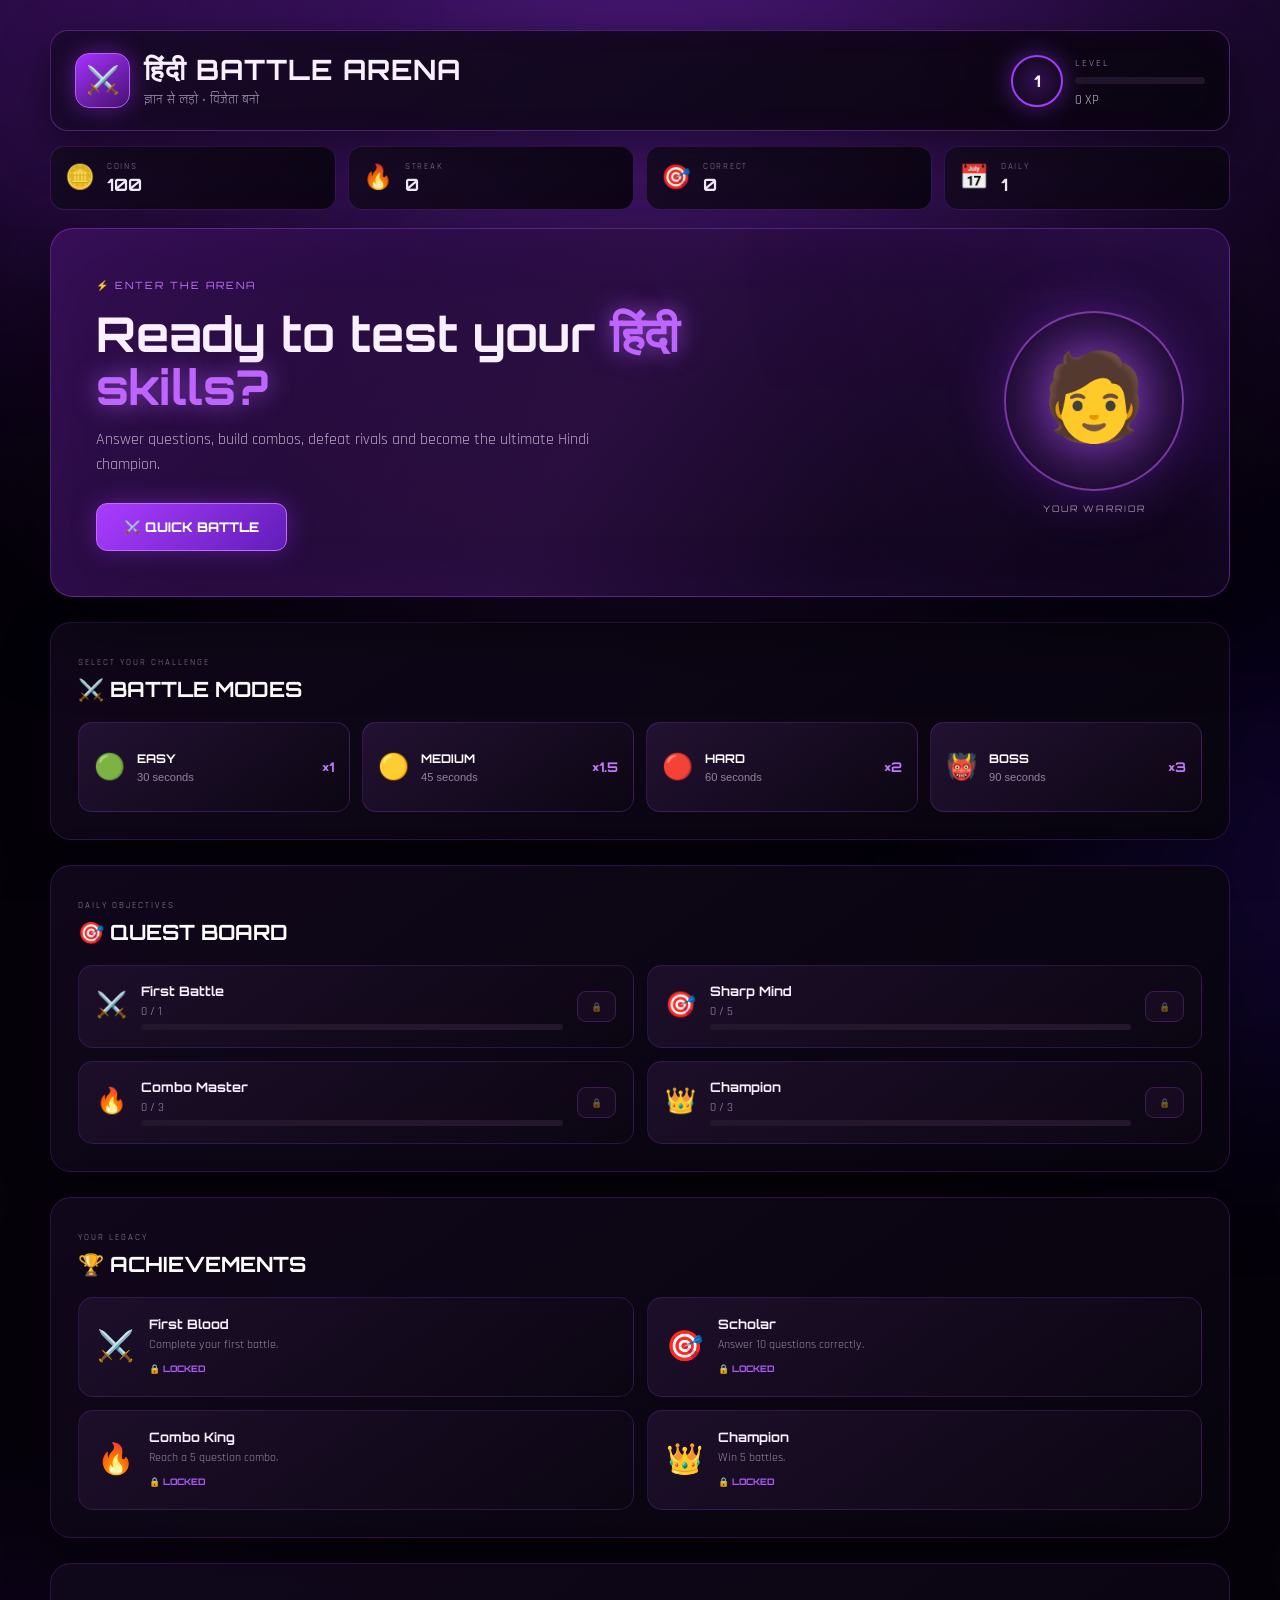
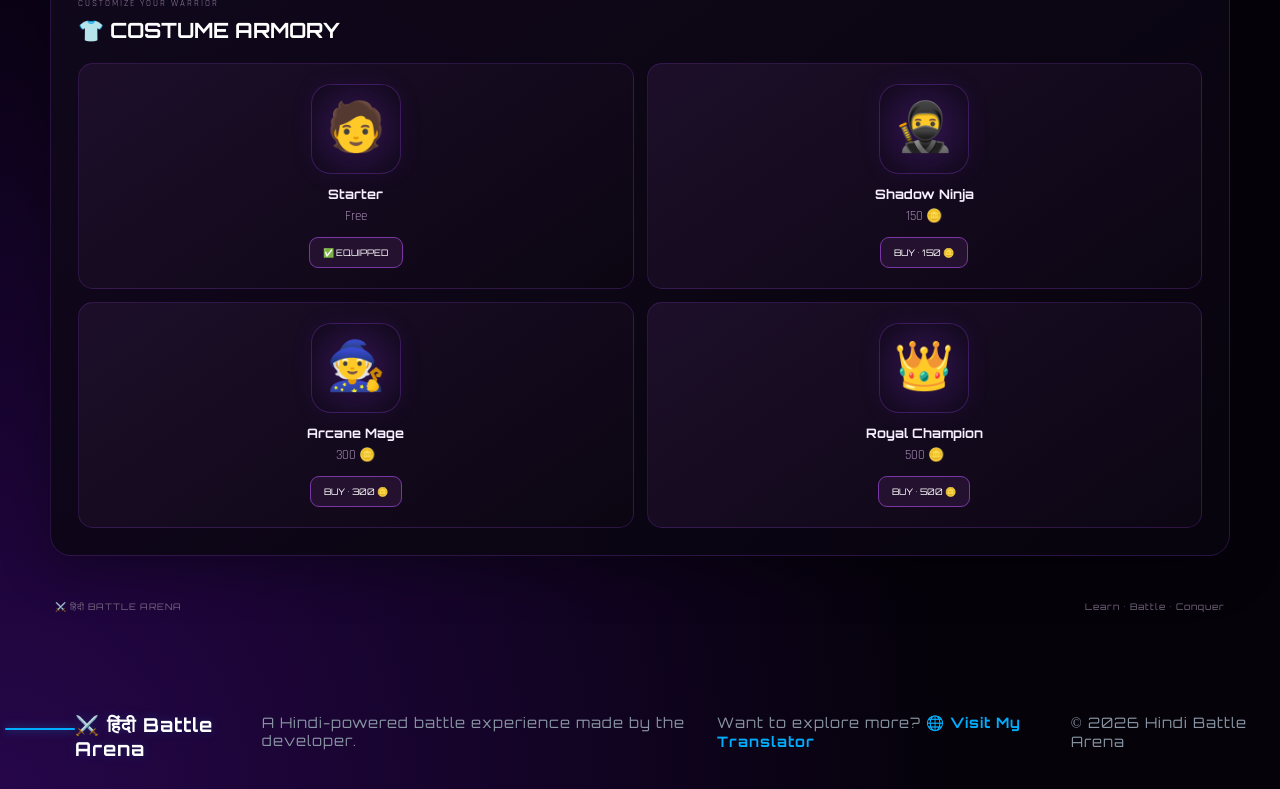
==== commit b081b07c: "Update index.html" ====
--- a/index.html
+++ b/index.html
@@ -991,27 +991,32 @@
 
     <script src="script.js"></script>
 
-<!-- FOOTER -->
-
-<footer class="developer-footer">
-
-    <div class="footer-logo">
-         🎮 Hindi Battle Arena
-    </div>
-
-    <p>
-        Created using HTML • CSS • JavaScript
-    </p>
-
-    <p class="developer">
-        👨‍💻 Developer &amp; Admin:
-        <strong>Havish</strong>
-    </p>
-
-    <p class="copyright">
-        © 2026 Hindi Battle Arena• All Rights Reserved
-    </p>
-    
+<!-- Your existing game content above -->
+
+<footer class="game-footer">
+
+  <div class="footer-line"></div>
+
+  <h3>⚔️ हिंदी Battle Arena</h3>
+
+  <p>
+    A Hindi-powered battle experience made by the developer.
+  </p>
+
+  <p>
+    Want to explore more?
+    <a
+      href="https://havish4720-ctrl.github.io/Hindi-translator/"
+      target="_blank"
+      rel="noopener noreferrer"
+    >
+      🌐 Visit My Translator
+    </a>
+  </p>
+
+  <p>© 2026 Hindi Battle Arena</p>
+
+
 
 </footer>
 </body>
--- a/style.css
+++ b/style.css
@@ -1612,5 +1612,82 @@
         min-width: 0;
         flex: 1;
         padding: 12px 8px;
-    }
-}
+    }     }
+ hehh.      }
+} /* ==========================================
+   ⚡ HINDI BATTLE ARENA — GAME FOOTER
+========================================== */
+
+.game-footer {
+  margin-top: 50px;
+  padding: 25px 20px;
+
+  text-align: center;
+
+  background: #080a0d;
+  border-top: 1px solid rgba(0, 174, 255, 0.25);
+
+  box-shadow:
+    0 -8px 25px rgba(0, 174, 255, 0.05);
+}
+
+.game-footer h3 {
+  margin: 0 0 8px;
+
+  color: #ffffff;
+  font-size: 1.2rem;
+
+  text-shadow:
+    0 0 12px rgba(0, 174, 255, 0.2);
+}
+
+.game-footer p {
+  margin: 0 0 15px;
+
+  color: #8995a3;
+  font-size: 0.9rem;
+}
+
+/* 🔗 Footer Links */
+
+.game-footer a {
+  color: #00aeff;
+  text-decoration: none;
+  font-weight: 700;
+
+  transition: all 0.25s ease;
+}
+
+.game-footer a:hover {
+  color: #25c7ff;
+
+  text-shadow:
+    0 0 10px rgba(0, 174, 255, 0.7);
+}
+
+/* ⚔️ Divider */
+
+.game-footer .footer-line {
+  width: 80px;
+  height: 2px;
+
+  margin: 15px auto;
+
+  background: #00aeff;
+
+  box-shadow:
+    0 0 10px rgba(0, 174, 255, 0.6);
+
+  border-radius: 10px;
+}
+
+/* 📱 MOBILE */
+
+@media (max-width: 600px) {
+  .game-footer {
+    padding: 22px 15px;
+  }
+}
+/* 
+  }
+}
